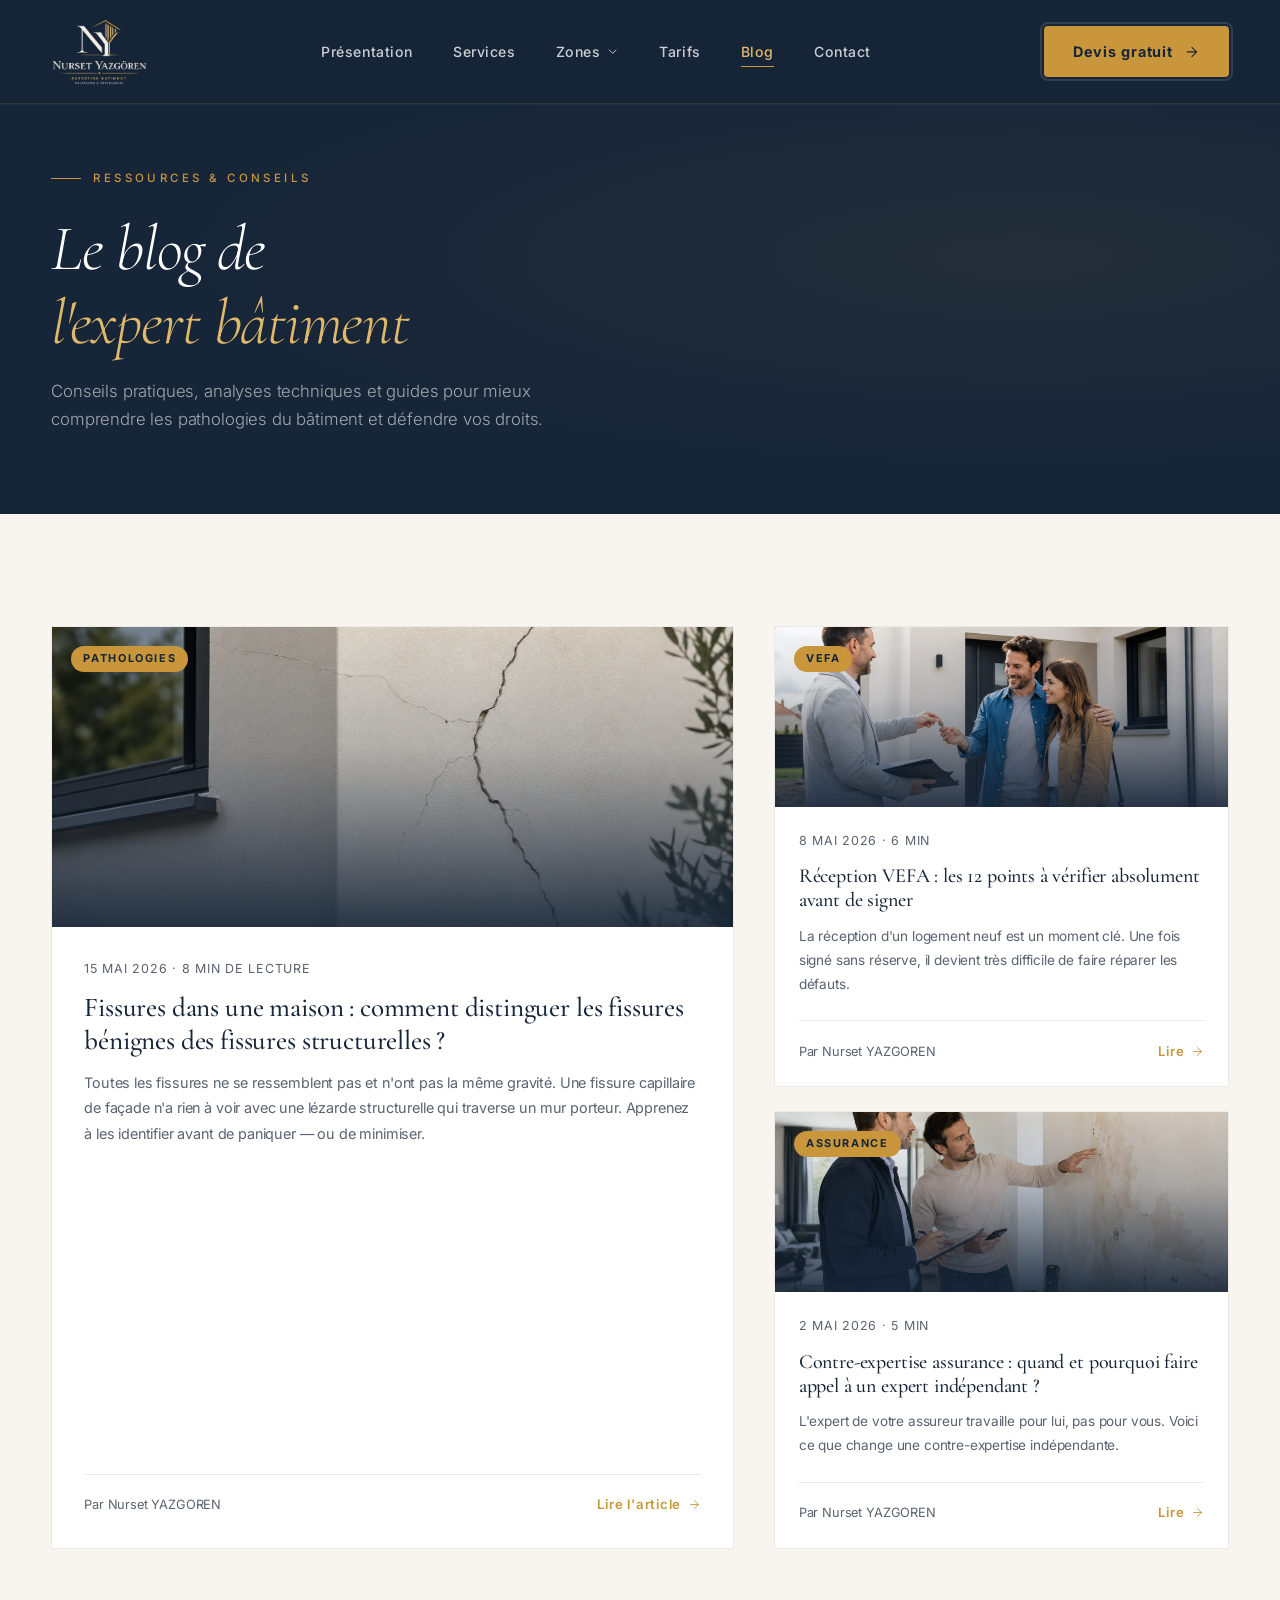
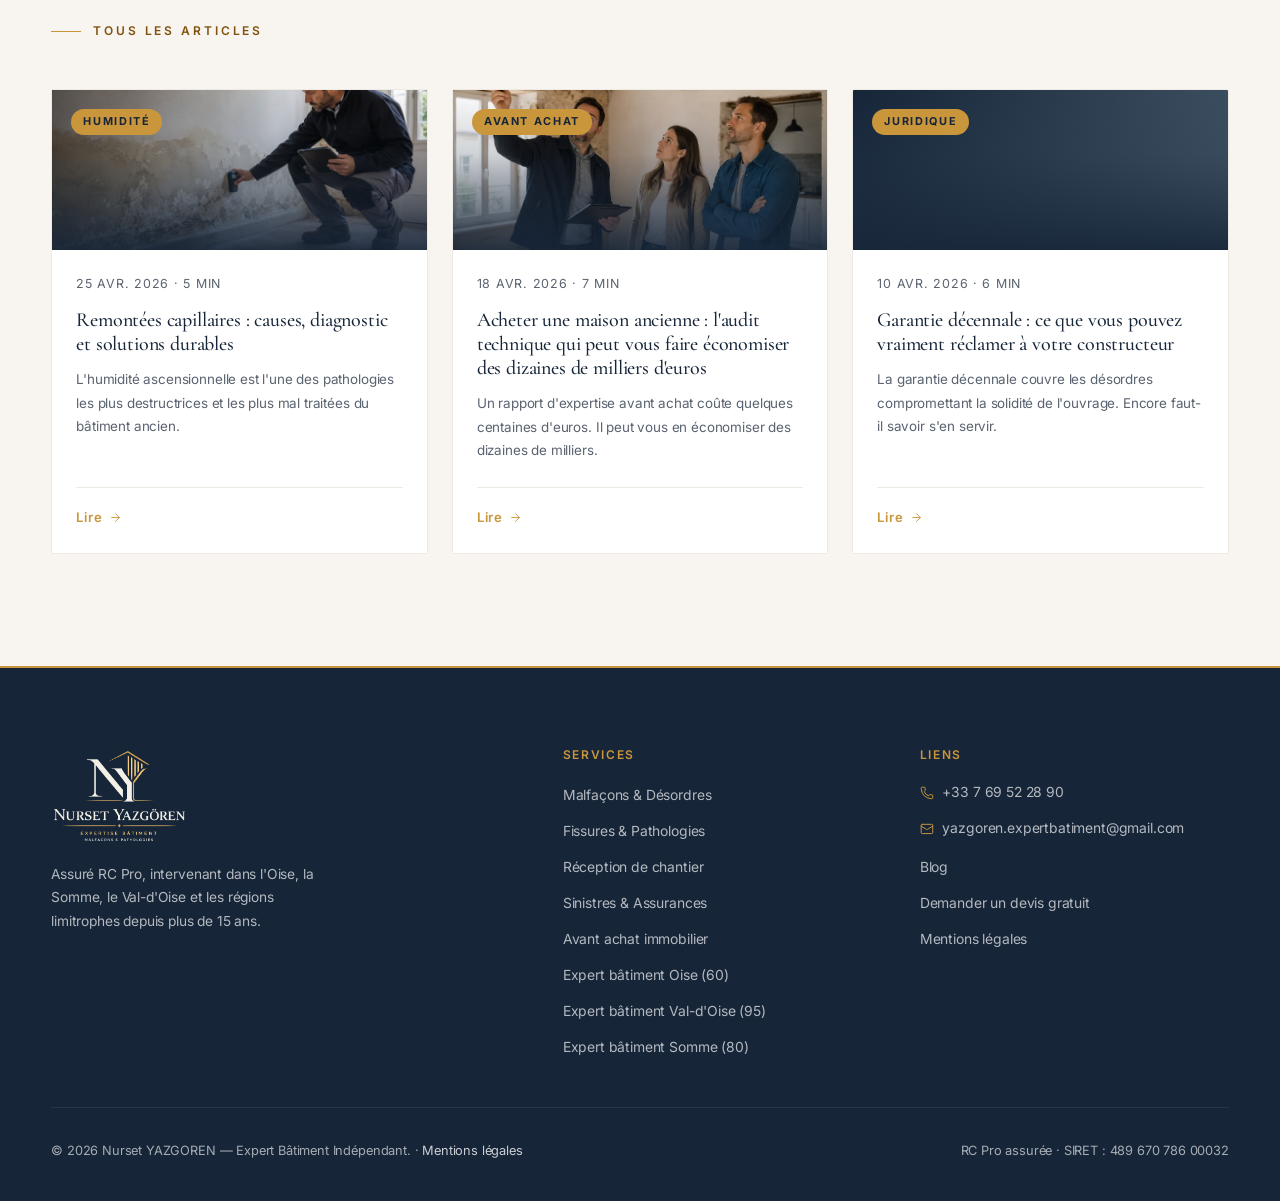
==== blog.html @ 47deb285 "Add files via upload" ====
<!DOCTYPE html>
<html lang="fr" class="no-js">
<head>
  <meta charset="UTF-8"/>
  <script>document.documentElement.classList.remove("no-js");</script>
    <link rel="icon" type="image/png" href="img/favicon.png">
<title>Blog Expertise Bâtiment — Conseils & Guides | Nurset YAZGOREN</title>
  <meta name="description" content="Conseils d'expert bâtiment, guides sur les fissures, malfaçons, VEFA et sinistres. Nurset YAZGOREN, expert indépendant dans l'Oise, le Val-d'Oise et la Somme.">
<meta name="author" content="Nurset YAZGOREN">
  <meta name="robots" content="noindex, follow">
  <link rel="canonical" href="https://www.yazgoren-expert.fr/blog.html">
  <!-- Open Graph -->
  <meta property="og:type" content="website">
  <meta property="og:title" content="Blog — Conseils Expertise Bâtiment | Nurset YAZGOREN">
  <meta property="og:description" content="Conseils d'expert bâtiment, guides sur les fissures, malfaçons, VEFA et sinistres. Nurset YAZGOREN, expert indépendant dans l'Oise, le Val-d'Oise et la Somme.">
  <meta property="og:locale" content="fr_FR">
  <meta property="og:site_name" content="Nurset YAZGOREN — Expert Bâtiment">
  <meta property="og:url" content="https://www.yazgoren-expert.fr/blog.html">
  <!-- Twitter Card -->
  <meta name="twitter:card" content="summary">
  <meta name="twitter:title" content="Blog — Conseils Expertise Bâtiment | Nurset YAZGOREN">
  <meta name="twitter:description" content="Conseils d'expert bâtiment, guides sur les fissures, malfaçons, VEFA et sinistres. Nurset YAZGOREN, expert indépendant dans l'Oise, le Val-d'Oise et la Somme.">
  <script type="application/ld+json">
    {
      "@context": "https://schema.org",
      "@type": "Blog",
      "name": "Blog — Nurset YAZGOREN Expert Bâtiment",
      "url": "https://www.yazgoren-expert.fr/blog.html",
      "author": {"@type": "Person", "name": "Nurset YAZGOREN"},
      "description": "Conseils et guides pratiques sur l'expertise bâtiment dans l'Oise, le Val-d'Oise et la Somme."
    }
  </script>
  <meta name="viewport" content="width=device-width,initial-scale=1.0"/>
  <link rel="preconnect" href="https://fonts.googleapis.com">
  <link rel="preconnect" href="https://fonts.gstatic.com" crossorigin>
  <link rel="stylesheet" href="https://fonts.googleapis.com/css2?family=Cormorant+Garamond:ital,wght@0,300;0,400;0,500;0,600;0,700;1,300;1,400;1,500;1,600&family=Inter:wght@300;400;500;600&display=swap">
  <link rel="stylesheet" href="style.css?v=5">
    <link rel="stylesheet" href="css/blog.css">
</head>
<body>
<svg xmlns="http://www.w3.org/2000/svg" width="0" height="0" style="position:absolute" aria-hidden="true" focusable="false">
  <symbol id="i-arrow-right" viewBox="0 0 24 24"><path d="M5 12h14" />
  <path d="m12 5 7 7-7 7" /></symbol>
  <symbol id="i-phone" viewBox="0 0 24 24"><path d="M13.832 16.568a1 1 0 0 0 1.213-.303l.355-.465A2 2 0 0 1 17 15h3a2 2 0 0 1 2 2v3a2 2 0 0 1-2 2A18 18 0 0 1 2 4a2 2 0 0 1 2-2h3a2 2 0 0 1 2 2v3a2 2 0 0 1-.8 1.6l-.468.351a1 1 0 0 0-.292 1.233 14 14 0 0 0 6.392 6.384" /></symbol>
  <symbol id="i-mail" viewBox="0 0 24 24"><path d="m22 7-8.991 5.727a2 2 0 0 1-2.009 0L2 7" />
  <rect x="2" y="4" width="20" height="16" rx="2" /></symbol>
  <symbol id="i-circle-check" viewBox="0 0 24 24"><circle cx="12" cy="12" r="10" />
  <path d="m16 9-5.5 5.5L8 12" /></symbol>
  <symbol id="i-circle-x" viewBox="0 0 24 24"><circle cx="12" cy="12" r="10" />
  <path d="m15 9-6 6" />
  <path d="m9 9 6 6" /></symbol>
  <symbol id="i-chevron-down" viewBox="0 0 24 24"><path d="m6 9 6 6 6-6" /></symbol>
</svg>
  <a class="skip-link" href="#main-content">Passer au contenu principal</a>
  <header>
    <div class="container navbar">
      <a href="index.html" class="logo-link" aria-label="Nurset YAZGÖREN — Accueil">
        <img src="img/log1-clair.png" alt="Nurset YAZGÖREN — Expert Bâtiment BTP" class="logo-img-real" width="509" height="327">
      </a>
      <nav aria-label="Navigation principale"><ul class="nav-links" id="navLinks">
        <li><a href="index.html#about">Présentation</a></li>
        <li><a href="index.html#services">Services</a></li>
        <li class="has-sub">
          <button type="button" class="nav-sub-toggle" aria-expanded="false" aria-controls="subZones">Zones <svg class="icon" aria-hidden="true" focusable="false"><use href="#i-chevron-down"/></svg></button>
          <ul class="nav-sub" id="subZones">
            <li><a href="expert-batiment-oise.html">Oise (60)</a></li>
            <li><a href="expert-batiment-val-d-oise.html">Val-d'Oise (95)</a></li>
            <li><a href="expert-batiment-somme.html">Somme (80)</a></li>
          </ul>
        </li>
        <li><a href="index.html#tarifs">Tarifs</a></li>
        <li><a href="blog.html" aria-current="page">Blog</a></li>
        <li><a href="contact.html">Contact</a></li>
      </ul></nav>
      <a href="contact.html" class="btn-nav desktop">Devis gratuit <svg class="icon" aria-hidden="true" focusable="false"><use href="#i-arrow-right"/></svg></a>
      <button type="button" class="menu-toggle" id="menuToggle" aria-controls="navLinks" aria-expanded="false" aria-label="Menu principal"><span></span><span></span><span></span></button>
    </div>
  </header>
  <main id="main-content" tabindex="-1">

  <section class="page-hero">
    <div class="container page-hero-inner fade-up visible">
      <div class="page-eyebrow"><div class="line"></div><span>Ressources & Conseils</span></div>
      <h1>Le blog de<br><em style="color:var(--gold-light);">l'expert bâtiment</em></h1>
      <p>Conseils pratiques, analyses techniques et guides pour mieux comprendre les pathologies du bâtiment et défendre vos droits.</p>
    </div>
  </section>

  <section class="blog-section">
    <div class="container">

      <!-- Article en vedette -->
      <div class="blog-featured fade-up">
        <a href="bientot-disponible.html" class="article-featured">
          <div class="article-img" style="background:linear-gradient(135deg, #162538 0%, #1a3040 100%);">
            <img class="article-img-photo" src="img/PATOLOGIE.webp" alt="Fissures sur la façade d'une maison" loading="lazy" decoding="async">
            <div class="article-img-overlay"></div>
            <span class="article-cat">Pathologies</span>
          </div>
          <div class="article-body">
            <div class="article-meta">15 mai 2026 · 8 min de lecture</div>
            <h2 class="article-title">Fissures dans une maison : comment distinguer les fissures bénignes des fissures structurelles ?</h2>
            <p class="article-excerpt">Toutes les fissures ne se ressemblent pas et n'ont pas la même gravité. Une fissure capillaire de façade n'a rien à voir avec une lézarde structurelle qui traverse un mur porteur. Apprenez à les identifier avant de paniquer — ou de minimiser.</p>
            <div class="article-footer">
              <span class="article-author">Par Nurset YAZGOREN</span>
              <span class="article-link">Lire l'article <svg class="icon" aria-hidden="true" focusable="false"><use href="#i-arrow-right"/></svg></span>
            </div>
          </div>
        </a>

        <div style="display:flex; flex-direction:column; gap:1.5rem;">
          <a href="bientot-disponible.html" class="article-featured">
            <div class="article-img article-img-sm article-img-vefa">
              <img class="article-img-photo" src="img/VEFA.webp" alt="Un couple reçoit les clés de sa maison neuve" loading="lazy" decoding="async">
              <div class="article-img-overlay"></div>
              <span class="article-cat">VEFA</span>
            </div>
            <div class="article-body article-body-sm">
              <div class="article-meta">8 mai 2026 · 6 min</div>
              <h2 class="article-title article-title-sm">Réception VEFA : les 12 points à vérifier absolument avant de signer</h2>
              <p class="article-excerpt" style="font-size:.85rem;">La réception d'un logement neuf est un moment clé. Une fois signé sans réserve, il devient très difficile de faire réparer les défauts.</p>
              <div class="article-footer">
                <span class="article-author">Par Nurset YAZGOREN</span>
                <span class="article-link">Lire <svg class="icon" aria-hidden="true" focusable="false"><use href="#i-arrow-right"/></svg></span>
              </div>
            </div>
          </a>

          <a href="bientot-disponible.html" class="article-featured">
            <div class="article-img article-img-sm" style="background:linear-gradient(135deg, #4A5E70 0%, #162538 100%);">
              <img class="article-img-photo" src="img/ASSURANCE.webp" alt="Un expert et un propriétaire examinent des traces d'humidité sur un mur" loading="lazy" decoding="async">
              <div class="article-img-overlay"></div>
              <span class="article-cat">Assurance</span>
            </div>
            <div class="article-body article-body-sm">
              <div class="article-meta">2 mai 2026 · 5 min</div>
              <h2 class="article-title article-title-sm">Contre-expertise assurance : quand et pourquoi faire appel à un expert indépendant ?</h2>
              <p class="article-excerpt" style="font-size:.85rem;">L'expert de votre assureur travaille pour lui, pas pour vous. Voici ce que change une contre-expertise indépendante.</p>
              <div class="article-footer">
                <span class="article-author">Par Nurset YAZGOREN</span>
                <span class="article-link">Lire <svg class="icon" aria-hidden="true" focusable="false"><use href="#i-arrow-right"/></svg></span>
              </div>
            </div>
          </a>
        </div>
      </div>

      <!-- Grille articles -->
      <div class="section-label fade-up">
        <div class="line"></div>
        <span>Tous les articles</span>
      </div>

      <div class="blog-grid fade-up" style="margin-top:2rem;">
        <a href="bientot-disponible.html" class="article-card">
          <div class="article-img" style="background:linear-gradient(135deg, #162538 0%, #162538 100%);">
            <img class="article-img-photo" src="img/HUMIDITE.webp" alt="Un expert mesure l'humidité sur un mur abîmé" loading="lazy" decoding="async">
            <div class="article-img-overlay"></div>
            <span class="article-cat">Humidité</span>
          </div>
          <div class="article-body article-body-sm">
            <div class="article-meta">25 avr. 2026 · 5 min</div>
            <h3 class="article-title article-title-sm">Remontées capillaires : causes, diagnostic et solutions durables</h3>
            <p class="article-excerpt" style="font-size:.84rem;">L'humidité ascensionnelle est l'une des pathologies les plus destructrices et les plus mal traitées du bâtiment ancien.</p>
            <div class="article-footer">
              <span class="article-link">Lire <svg class="icon" aria-hidden="true" focusable="false"><use href="#i-arrow-right"/></svg></span>
            </div>
          </div>
        </a>

        <a href="bientot-disponible.html" class="article-card">
          <div class="article-img" style="background:linear-gradient(135deg, #162538 0%, #2a4555 100%);">
            <img class="article-img-photo" src="img/AVANT-ACHAT.webp" alt="Un expert montre le plafond d'une maison ancienne à un couple d'acheteurs" loading="lazy" decoding="async">
            <div class="article-img-overlay"></div>
            <span class="article-cat">Avant achat</span>
          </div>
          <div class="article-body article-body-sm">
            <div class="article-meta">18 avr. 2026 · 7 min</div>
            <h3 class="article-title article-title-sm">Acheter une maison ancienne : l'audit technique qui peut vous faire économiser des dizaines de milliers d'euros</h3>
            <p class="article-excerpt" style="font-size:.84rem;">Un rapport d'expertise avant achat coûte quelques centaines d'euros. Il peut vous en économiser des dizaines de milliers.</p>
            <div class="article-footer">
              <span class="article-link">Lire <svg class="icon" aria-hidden="true" focusable="false"><use href="#i-arrow-right"/></svg></span>
            </div>
          </div>
        </a>

        <a href="bientot-disponible.html" class="article-card">
          <div class="article-img" style="background:linear-gradient(135deg, #162538 0%, #4A5E70 100%);">
            <div class="article-img-overlay"></div>
            <span class="article-cat">Juridique</span>
          </div>
          <div class="article-body article-body-sm">
            <div class="article-meta">10 avr. 2026 · 6 min</div>
            <h3 class="article-title article-title-sm">Garantie décennale : ce que vous pouvez vraiment réclamer à votre constructeur</h3>
            <p class="article-excerpt" style="font-size:.84rem;">La garantie décennale couvre les désordres compromettant la solidité de l'ouvrage. Encore faut-il savoir s'en servir.</p>
            <div class="article-footer">
              <span class="article-link">Lire <svg class="icon" aria-hidden="true" focusable="false"><use href="#i-arrow-right"/></svg></span>
            </div>
          </div>
        </a>
      </div>

    </div>
  </section>
  </main>
  <footer>
    <div class="container">
      <div class="footer-top">
        <div class="footer-brand"><img src="img/log1-clair.png" alt="Nurset YAZGÖREN — Expert Bâtiment BTP" class="logo-img-footer-real" width="509" height="327" loading="lazy"><p> Assuré RC Pro, intervenant dans l'Oise, la Somme, le Val-d'Oise et les régions limitrophes depuis plus de 15 ans.</p></div>
        <div class="footer-col"><h2>Services</h2><ul>
          <li><a href="index.html#services">Malfaçons & Désordres</a></li>
          <li><a href="index.html#services">Fissures & Pathologies</a></li>
          <li><a href="index.html#services">Réception de chantier</a></li>
          <li><a href="index.html#services">Sinistres & Assurances</a></li>
          <li><a href="index.html#services">Avant achat immobilier</a></li>
            <li><a href="expert-batiment-oise.html">Expert bâtiment Oise (60)</a></li>
            <li><a href="expert-batiment-val-d-oise.html">Expert bâtiment Val-d'Oise (95)</a></li>
            <li><a href="expert-batiment-somme.html">Expert bâtiment Somme (80)</a></li>
        </ul></div>
        <div class="footer-col"><h2>Liens</h2><ul>
          <li><a href="tel:+33769522890"><svg class="icon" aria-hidden="true" focusable="false"><use href="#i-phone"/></svg> +33 7 69 52 28 90</a></li>
          <li><a href="mailto:yazgoren.expertbatiment@gmail.com"><svg class="icon" aria-hidden="true" focusable="false"><use href="#i-mail"/></svg> yazgoren.expertbatiment@gmail.com</a></li>
          <li><a href="blog.html">Blog</a></li>
          <li><a href="contact.html">Demander un devis gratuit</a></li>
          <li><a href="mentions-legales.html">Mentions légales</a></li>
        </ul></div>
      </div>
      <div class="footer-bottom">
        <p>© 2026 Nurset YAZGOREN — Expert Bâtiment Indépendant. · <a href="mentions-legales.html" class="footer-legal-link">Mentions légales</a></p>
        <p>RC Pro assurée ·   SIRET : 489 670 786 00032</p>
      </div>
    </div>
  </footer>
  <script src="main.js"></script>
  <script>
    const obs=new IntersectionObserver(e=>{e.forEach(x=>{if(x.isIntersecting){x.target.classList.add('visible');obs.unobserve(x.target);}});},{threshold:.1});
    document.querySelectorAll('.fade-up').forEach(el=>obs.observe(el));
    const hdr=document.querySelector('header');
    window.addEventListener('scroll',()=>{hdr.style.background=window.scrollY>60?'rgba(22,37,56,0.99)':'rgba(22,37,56,0.97)';});
  </script>
</body>
</html>
---- style.css ----
/*
  style.css — Styles communs du site Nurset YAZGOREN Expert Bâtiment
  Utilisé par : index.html, contact.html, blog.html et mentions-legales.html.
  bientot-disponible.html conserve une feuille autonome.
*/

:root {
  --navy: #162538;
  --navy-mid: #162538;
  --navy-light: #162538;
  --gold: #C9963C;
  --gold-light: #E0B86A;
  --gold-pale: #F2EBD9;
  --stone: #F8F5F0;
  --white: #FFFFFF;
  --text: #3A3A3A;
  --text-muted: #5A6370;
  --border: #EDEAE3;
  --shadow-sm: 0 1px 3px rgba(22,37,56,0.06), 0 1px 2px rgba(22,37,56,0.04);
  --shadow-md: 0 4px 16px rgba(22,37,56,0.08), 0 2px 6px rgba(22,37,56,0.05);
  --shadow-lg: 0 20px 48px rgba(22,37,56,0.10), 0 8px 20px rgba(22,37,56,0.06);
  --shadow-gold: 0 8px 32px rgba(201,150,60,0.18);
  --radius: 2px;
  --radius-md: 4px;
  --letter-wide: 0.12em;
  --letter-wider: 0.22em;
}

*, *::before, *::after { margin: 0; padding: 0; box-sizing: border-box; }
html { scroll-behavior: smooth; }
body { font-family: 'Inter', sans-serif; background: var(--stone); color: var(--text); line-height: 1.65; overflow-x: hidden; -webkit-font-smoothing: antialiased; letter-spacing: -0.01em; }
h1,h2,h3,h4 { font-family: 'Cormorant Garamond', serif; line-height: 1.15; }
img { display: block; width: 100%; }
a { transition: color .2s ease; }

.skip-link {
  position: fixed;
  top: .75rem;
  left: .75rem;
  z-index: 2000;
  padding: .75rem 1rem;
  transform: translateY(-180%);
  background: var(--white);
  color: var(--navy);
  font-weight: 700;
}
.skip-link:focus { transform: translateY(0); }
.visually-hidden {
  position: absolute;
  width: 1px;
  height: 1px;
  padding: 0;
  margin: -1px;
  overflow: hidden;
  clip: rect(0, 0, 0, 0);
  white-space: nowrap;
  border: 0;
}
a:focus-visible, button:focus-visible, input:focus-visible, select:focus-visible, textarea:focus-visible {
  outline: 3px solid var(--gold-light);
  outline-offset: 3px;
}

.container { width: min(1180px, 92%); margin: auto; }
section { padding: 7rem 0; }

.section-label { display: inline-flex; align-items: center; gap: .75rem; margin-bottom: 1rem; }
.section-label .line { width: 30px; height: 1px; background: var(--gold); }
.section-label span { font-size: .75rem; letter-spacing: .24em; color: #80520E; text-transform: uppercase; font-weight: 600; }

.fade-up { opacity: 0; transform: translateY(28px); transition: opacity .7s ease, transform .7s ease; }
.fade-up.visible { opacity: 1; transform: translateY(0); }

/* ─── HEADER / NAV ─── */
header { position:fixed; top:0; left:0; width:100%; z-index:1000; overflow:visible; background:rgba(22,37,56,0.97); backdrop-filter:blur(16px); border-bottom:1px solid rgba(201,150,60,0.15); box-shadow:0 1px 0 rgba(255,255,255,0.04); transition:all .3s ease; }
.navbar { display:flex; justify-content:space-between; align-items:center; padding:1.1rem 0; position:relative; }
.logo-link { text-decoration:none; display:flex; align-items:center; }
.logo-svg { height:52px; width:auto; }
.logo-svg-footer { height:64px; width:auto; margin-bottom:1rem; }
.nav-links { display:flex; gap:2.5rem; list-style:none; }
.nav-links a { text-decoration:none; color:rgba(255,255,255,0.78); font-size:.88rem; font-weight:500; letter-spacing:.04em; transition:color .25s; }
.nav-links a:hover { color:var(--gold-light); }
.btn-nav { display:inline-flex; align-items:center; gap:.5rem; padding:.85rem 1.8rem; background:var(--gold); color:var(--navy); font-family:'Inter',sans-serif; font-size:.9rem; font-weight:700; border:none; border-radius:6px; cursor:pointer; text-decoration:none; letter-spacing:.06em; transition:all .25s ease; outline:2px solid rgba(255,255,255,0.12); outline-offset:2px; }
.btn-nav:hover { background:var(--gold-light); transform:translateY(-1px); box-shadow:0 6px 20px rgba(201,150,60,.35); }
.menu-toggle { display:none; background:none; border:none; cursor:pointer; flex-direction:column; gap:5px; padding:4px; z-index:1001; }
.menu-toggle span { display:block; width:26px; height:2px; background:var(--white); transition:all .3s ease; border-radius:2px; }

/* ─── FOOTER ─── */
footer { background:var(--navy); padding:5rem 0 2.5rem; border-top:2px solid var(--gold); }
.footer-top { display:grid; grid-template-columns:1.5fr 1fr 1fr; gap:3rem; margin-bottom:3rem; }
.footer-brand p { margin-top:1rem; font-size:.86rem; color:rgba(255,255,255,0.68); max-width:280px; line-height:1.7; }
.footer-col h2 { font-family:'Inter',sans-serif; font-size:.75rem; font-weight:600; color:var(--gold); text-transform:uppercase; letter-spacing:.14em; margin-bottom:1.2rem; }
.footer-col ul { list-style:none; display:flex; flex-direction:column; gap:.6rem; }
.footer-col ul a { font-size:.87rem; color:rgba(255,255,255,0.68); text-decoration:none; transition:color .2s; }
.footer-col ul a:hover { color:rgba(255,255,255,0.9); }
.footer-bottom { padding-top:2rem; border-top:1px solid rgba(255,255,255,.08); display:flex; justify-content:space-between; align-items:center; }
.footer-bottom p { font-size:.8rem; color:rgba(255,255,255,.62); }
.contact-areas .section-label span { color:var(--gold-light); }

@media(max-width:860px){ .footer-top{grid-template-columns:1fr;} .footer-bottom{flex-direction:column;gap:.5rem;text-align:center;} }
@media(max-width:900px){
  .nav-links{display:none;flex-direction:column;position:absolute;top:100%;left:0;width:100%;background:var(--navy);padding:1.5rem 2rem;gap:0;border-top:1px solid rgba(201,150,60,.2);box-shadow:0 8px 24px rgba(0,0,0,.2);z-index:999;}
  .nav-links.open{display:flex;}
  .nav-links li{border-bottom:1px solid rgba(255,255,255,.06);}
  .nav-links li:last-child{border-bottom:none;}
  .nav-links a{display:block;padding:.9rem 0;font-size:.95rem;color:rgba(255,255,255,.85);}
  .menu-toggle{display:flex !important;}
  .btn-nav.desktop{display:none !important;}
}

/* ─── PAGE HERO (structure commune ; hauteur/typo restent par page) ─── */
.page-hero-inner { position:relative; z-index:1; }
.page-eyebrow { display:inline-flex; align-items:center; gap:.75rem; margin-bottom:1.5rem; }
.page-eyebrow .line { width:30px; height:1px; background:var(--gold); }
.page-eyebrow span { font-size:.72rem; letter-spacing:.3em; color:var(--gold); text-transform:uppercase; font-weight:500; }

/* ─── LOGO ─── */
.logo-img-real { height: 56px; width: auto; display: block; object-fit: contain; }
.footer-logo-crop { width:220px; height:140px; overflow:hidden; margin-bottom:1rem; }
.logo-img-footer-real { width:283px; height:auto; display:block; object-fit:contain; margin-left:-33px; margin-top:-66px; }

@media(max-width:640px){
  .logo-img-real { height:48px; }
  .footer-logo-crop { width:190px; height:121px; }
  .logo-img-footer-real { width:245px; margin-left:-29px; margin-top:-57px; }
}

@media (prefers-reduced-motion: reduce) {
  html { scroll-behavior: auto; }
  *, *::before, *::after { animation-duration: .01ms !important; animation-iteration-count: 1 !important; transition-duration: .01ms !important; }
  .fade-up { opacity: 1; transform: none; }
}

/* ═══════════════════════════════════════════════════════════
   DESIGN POLISH v2 (partagé) — icônes SVG, marque, navigation
   ═══════════════════════════════════════════════════════════ */
.no-js .fade-up { opacity: 1; transform: none; }

/* Icônes (sprite SVG inline, trait 1.7) */
.icon { width: 1.15em; height: 1.15em; fill: none; stroke: currentColor; stroke-width: 1.7; stroke-linecap: round; stroke-linejoin: round; flex: none; }
.btn-nav { border-radius: var(--radius-md); gap: .7rem; }
.btn-nav .icon { width: 1.1em; height: 1.1em; transition: transform .25s ease; }
.btn-nav:hover .icon { transform: translateX(3px); }
.footer-col ul a { display: inline-flex; align-items: center; gap: .55rem; }
.footer-col ul a .icon { width: 1em; height: 1em; color: var(--gold); }
.footer-legal-link { color: rgba(255,255,255,0.78); text-decoration: none; }
.footer-legal-link:hover { color: var(--white); }

/* Logo : version claire (img/log1-clair.png) pour fonds sombres, recadrée sans marges transparentes */
.logo-img-real { height: 68px; width: auto; display: block; }
.logo-img-footer-real { height: 96px; width: auto; max-width: 100%; margin: 0 0 1.2rem; display: block; }
@media (max-width: 600px) {
  .logo-img-real { height: 54px; }
  .logo-img-footer-real { height: 80px; }
}

/* Navigation : soulignement doré + page courante */
.nav-links a { position: relative; }
.nav-links a::after { content: ''; position: absolute; left: 0; bottom: -7px; width: 100%; height: 1px; background: var(--gold); transform: scaleX(0); transform-origin: left; transition: transform .3s ease; }
.nav-links a:hover::after, .nav-links a:focus-visible::after, .nav-links a[aria-current="page"]::after { transform: scaleX(1); }
.nav-links a[aria-current="page"] { color: var(--gold-light); }
@media (max-width: 900px) { .nav-links a::after { display: none; } }

/* Pages Contact / Blog */
.cd-icon { color: var(--gold-light); }
.cd-icon .icon { width: 20px; height: 20px; }
.urgence-title { display: inline-flex; align-items: center; gap: .5rem; }
.btn-submit .icon { width: 1.1em; height: 1.1em; }
.contact-areas-link a, .article-link { display: inline-flex; align-items: center; gap: .4rem; }
.contact-areas-link a .icon, .article-link .icon { width: 1em; height: 1em; transition: transform .25s ease; }
.contact-areas-link a:hover .icon, a:hover .article-link .icon, .article-link:hover .icon { transform: translateX(3px); }
#formFeedback, #newsletterFeedback { align-items: center; gap: .5rem; }

/* ═══════════════════════════════════════════════════════════
   MENU : sous-menu « Zones » (Oise / Val-d'Oise / Somme)
   ═══════════════════════════════════════════════════════════ */
.has-sub { position: relative; }
.has-sub::after { content: ''; position: absolute; left: 0; right: 0; top: 100%; height: 22px; }   /* pont pour garder le survol */
.nav-sub-toggle { background: none; border: 0; cursor: pointer; font: inherit; color: rgba(255,255,255,0.78); font-size: .88rem; font-weight: 500; letter-spacing: .04em; display: inline-flex; align-items: center; gap: .35rem; padding: 0; transition: color .25s; }
.nav-sub-toggle:hover, .has-sub:hover .nav-sub-toggle, .has-sub.open .nav-sub-toggle, .has-sub.current .nav-sub-toggle { color: var(--gold-light); }
.nav-sub-toggle .icon { width: .95em; height: .95em; transition: transform .25s ease; }
.has-sub:hover .nav-sub-toggle .icon, .has-sub.open .nav-sub-toggle .icon { transform: rotate(180deg); }
.nav-sub { list-style: none; position: absolute; top: calc(100% + 18px); left: 50%; transform: translateX(-50%) translateY(6px); min-width: 220px; background: var(--navy); border: 1px solid rgba(201,150,60,0.25); border-top: 2px solid var(--gold); padding: .5rem 0; box-shadow: 0 14px 34px rgba(0,0,0,0.35); opacity: 0; visibility: hidden; transition: opacity .2s ease, transform .2s ease, visibility .2s; z-index: 1000; }
.has-sub:hover .nav-sub, .has-sub.open .nav-sub { opacity: 1; visibility: visible; transform: translateX(-50%) translateY(0); }
.nav-sub li { border: 0 !important; }
.nav-sub a { display: block; padding: .7rem 1.4rem; white-space: nowrap; }
.nav-sub a::after { display: none !important; }
.nav-sub a:hover { background: rgba(255,255,255,0.05); }
.nav-sub a[aria-current="page"] { color: var(--gold-light); }
@media (max-width: 900px) {
  .nav-sub-toggle { width: 100%; justify-content: space-between; padding: .9rem 0; font-size: .95rem; color: rgba(255,255,255,0.85); }
  .nav-sub { position: static; transform: none !important; opacity: 1; visibility: visible; display: none; min-width: 0; border: 0; box-shadow: none; padding: 0 0 .6rem 1rem; background: transparent; }
  .has-sub.open .nav-sub { display: block; }
  .has-sub:hover .nav-sub { display: none; }
  .has-sub.open:hover .nav-sub { display: block; }
  .nav-sub a { padding: .65rem 0; font-size: .9rem; color: rgba(255,255,255,0.72); }
  .has-sub::after { display: none; }
}
---- css/blog.css ----
.blog-section { background:var(--stone); }

    .blog-featured { display:grid; grid-template-columns:1.5fr 1fr; gap:2.5rem; margin-bottom:4rem; }

    .article-featured { background:var(--white); border-radius:2px; overflow:hidden; border:1px solid var(--border); transition:box-shadow .3s; text-decoration:none; color:inherit; display:flex; flex-direction:column; }
    .article-featured:hover { box-shadow:var(--shadow-lg); }

    .article-img { height:300px; background:var(--navy); position:relative; overflow:hidden; }
    .article-img-sm { height:180px; }
    .article-img-photo { position:absolute; inset:0; width:100%; height:100%; object-fit:cover; object-position:center 56%; }
    .article-img-overlay {
      position:absolute; inset:0;
      z-index:1;
      background:linear-gradient(to top, rgba(22,37,56,0.9) 0%, rgba(22,37,56,0.2) 60%, transparent 100%);
    }

    .article-cat {
      position:absolute; top:1.2rem; left:1.2rem; z-index:2;
      background:var(--gold); color:var(--navy);
      font-size:.68rem; font-weight:700; letter-spacing:.15em;
      text-transform:uppercase; padding:4px 12px; border-radius:20px;
    }

    .article-body { padding:2rem; flex:1; display:flex; flex-direction:column; }
    .article-body-sm { padding:1.5rem; }

    .article-meta { font-size:.78rem; color:var(--text-muted); letter-spacing:.06em; margin-bottom:.8rem; text-transform:uppercase; }

    .article-title { font-family:'Cormorant Garamond',serif; font-size:1.7rem; color:var(--navy); font-weight:500; line-height:1.2; margin-bottom:.8rem; }
    .article-title-sm { font-size:1.25rem; }

    .article-excerpt { font-size:.9rem; color:var(--text-muted); line-height:1.75; flex:1; }

    .article-footer { display:flex; justify-content:space-between; align-items:center; margin-top:1.5rem; padding-top:1.2rem; border-top:1px solid var(--border); }
    .article-author { font-size:.8rem; color:var(--text-muted); }
    .article-link { font-size:.82rem; color:var(--gold); font-weight:600; letter-spacing:.06em; }

    .blog-grid { display:grid; grid-template-columns:repeat(3,1fr); gap:1.5rem; }

    .article-card { background:var(--white); border-radius:2px; overflow:hidden; border:1px solid var(--border); transition:box-shadow .3s, transform .3s; text-decoration:none; color:inherit; display:flex; flex-direction:column; }
    .article-card:hover { box-shadow:var(--shadow-md); transform:translateY(-3px); }

    .article-card .article-img { height:160px; }

    .newsletter-box {
      margin-top:4rem; padding:3.5rem;
      background:var(--navy); border-radius:2px;
      display:flex; justify-content:space-between; align-items:center; gap:3rem;
      border-top:2px solid var(--gold);
    }
    .newsletter-box h3 { font-family:'Cormorant Garamond',serif; font-size:2rem; color:var(--white); font-weight:400; }
    .newsletter-box p { color:rgba(255,255,255,.6); font-size:.9rem; margin-top:.5rem; }
    .newsletter-form { display:flex; gap:.8rem; flex-shrink:0; }
    .newsletter-form input { padding:.85rem 1.2rem; border:1px solid rgba(255,255,255,.15); border-radius:2px; background:rgba(255,255,255,.07); color:var(--white); font-family:'Inter',sans-serif; font-size:.9rem; width:260px; outline:none; transition:border-color .25s; }
    .newsletter-form input:focus { border-color:var(--gold); }
    .newsletter-form input::placeholder { color:rgba(255,255,255,.35); }
    .newsletter-form button { padding:.85rem 1.5rem; background:var(--gold); color:var(--navy); border:none; border-radius:2px; font-weight:600; font-size:.88rem; cursor:pointer; letter-spacing:.06em; transition:all .25s; white-space:nowrap; }
    .newsletter-form button:hover { background:var(--gold-light); }
    .newsletter-form button:disabled { opacity:.7; cursor:not-allowed; }

    .page-hero { padding:10rem 0 5rem; background:var(--navy); position:relative; overflow:hidden; }
    .page-hero::before { content:''; position:absolute; inset:0; background:radial-gradient(ellipse at 80% 50%, rgba(201,150,60,0.07) 0%, transparent 60%); }
    .page-hero h1 { font-size:clamp(2.8rem,5vw,5rem); color:var(--white); font-weight:300; font-style:italic; letter-spacing:-.02em; }
    .page-hero p { color:rgba(255,255,255,0.6); font-size:1.05rem; max-width:500px; margin-top:1.2rem; font-weight:300; }

    @media(max-width:1024px){ .blog-grid{grid-template-columns:repeat(2,1fr);} }
    @media(max-width:860px){ .blog-featured{grid-template-columns:1fr;} .newsletter-box{flex-direction:column; align-items:flex-start;} .newsletter-form{flex-direction:column; width:100%;} .newsletter-form input{width:100%;} }
    @media(max-width:640px){ .blog-grid{grid-template-columns:1fr;} }
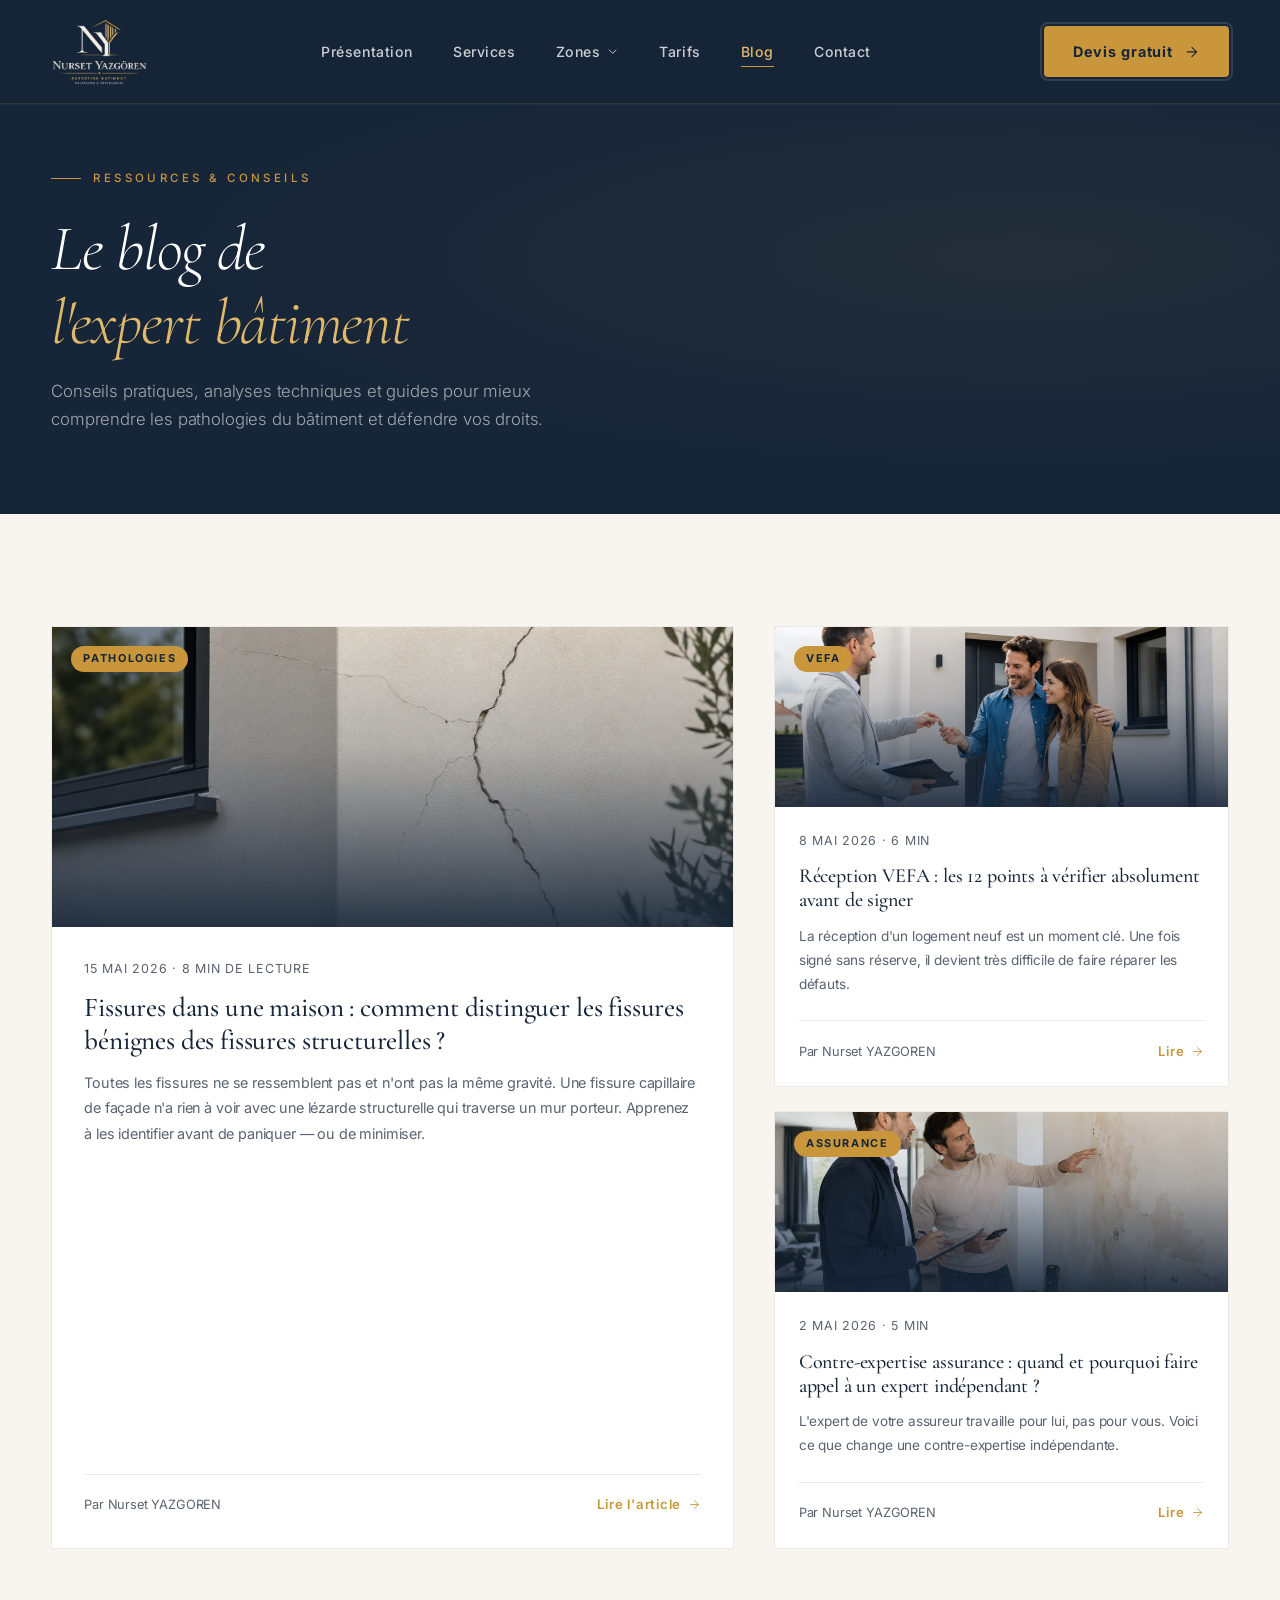
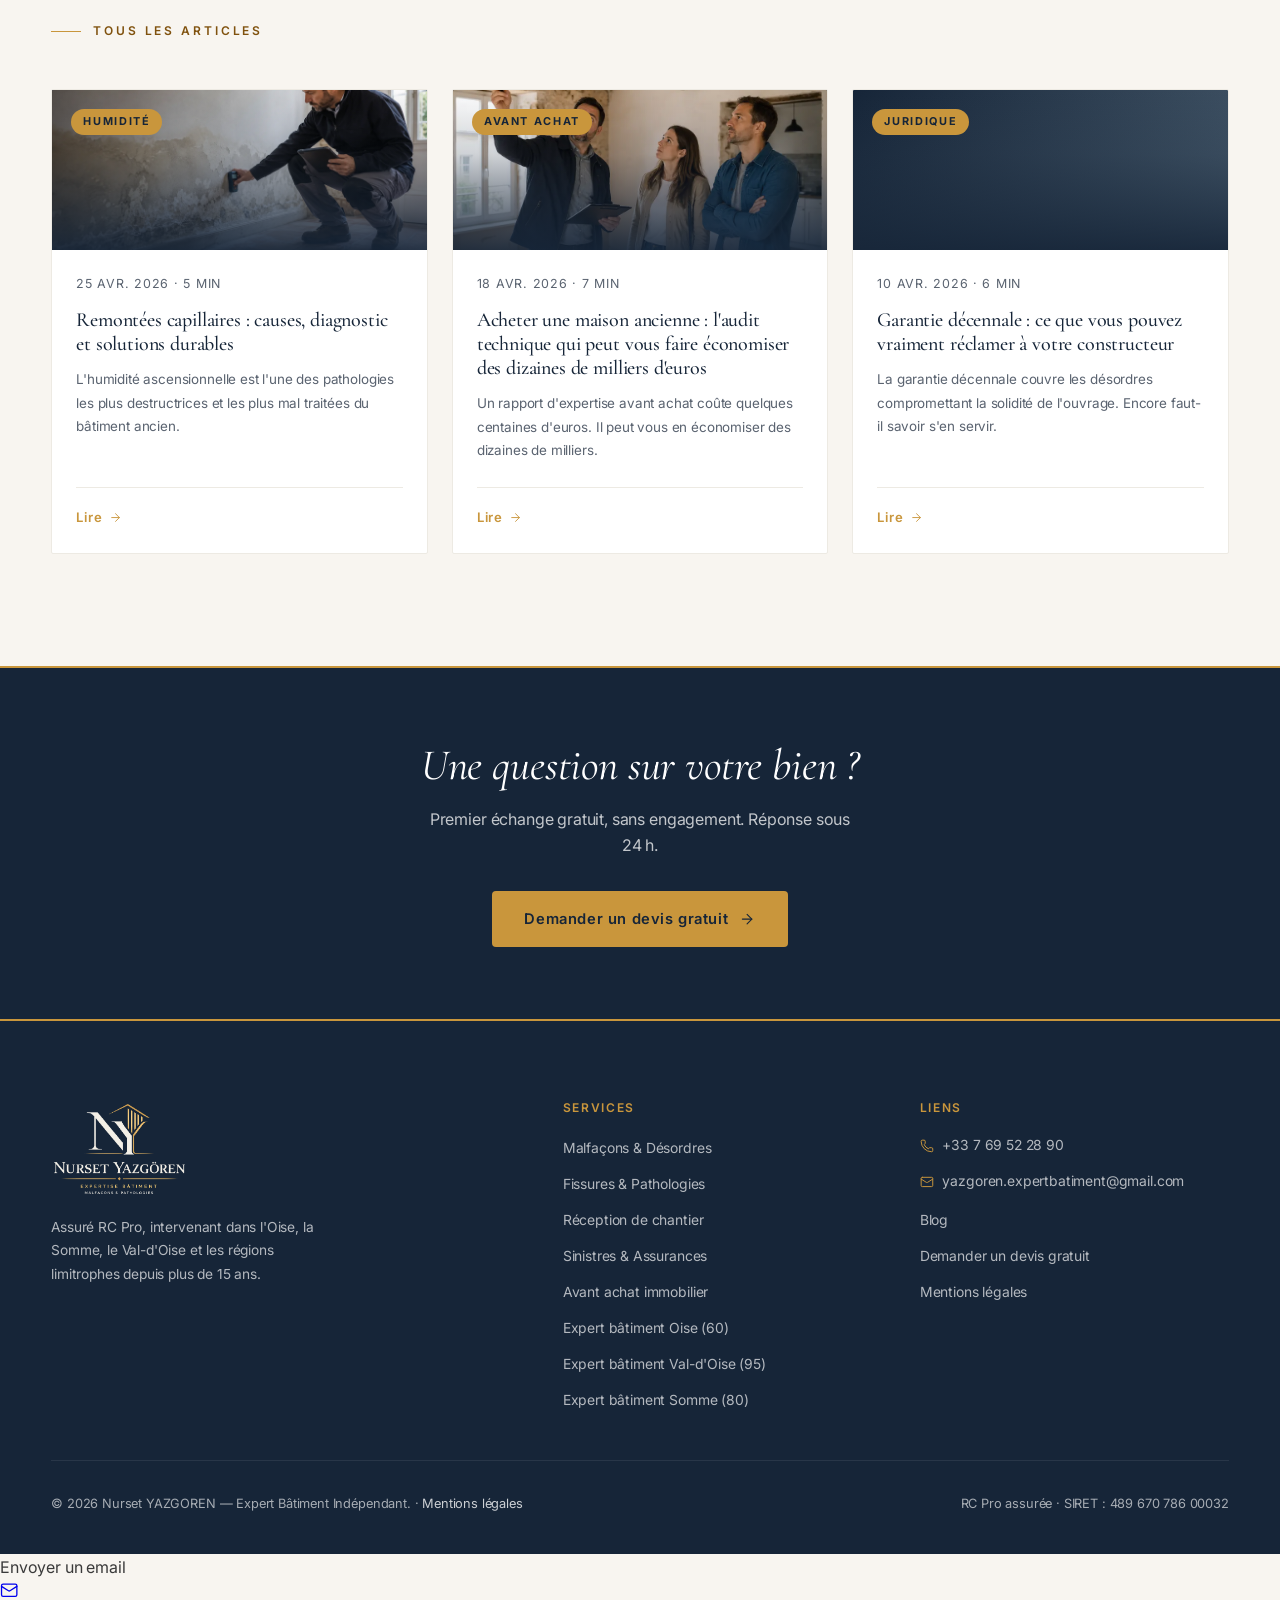
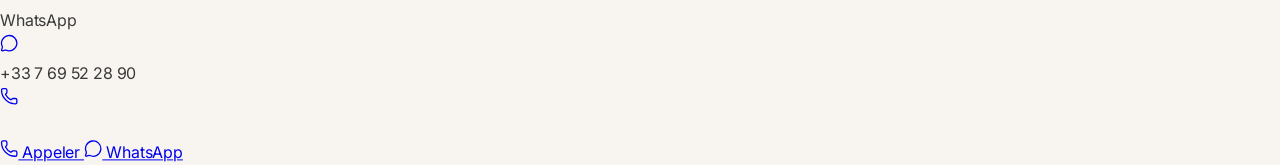
==== commit d9dc9ca9: "Add files via upload" ====
--- a/blog.html
+++ b/blog.html
@@ -36,6 +36,16 @@
   <link rel="stylesheet" href="https://fonts.googleapis.com/css2?family=Cormorant+Garamond:ital,wght@0,300;0,400;0,500;0,600;0,700;1,300;1,400;1,500;1,600&family=Inter:wght@300;400;500;600&display=swap">
   <link rel="stylesheet" href="style.css?v=5">
     <link rel="stylesheet" href="css/blog.css">
+  <link rel="stylesheet" href="css/fab.css">
+  <style>
+    .blog-cta { background: var(--navy); border-top: 2px solid var(--gold); padding: 4.5rem 0; text-align: center; }
+    .blog-cta h2 { color: var(--white); font-weight: 400; font-style: italic; font-size: clamp(1.9rem, 3.4vw, 2.8rem); margin: 0 auto 1rem; max-width: 24ch; text-wrap: balance; }
+    .blog-cta p { color: rgba(255,255,255,0.74); margin: 0 auto 2rem; max-width: 460px; }
+    .blog-cta-btn { display: inline-flex; align-items: center; gap: .7rem; padding: 1rem 2rem; background: var(--gold); color: var(--navy); font-weight: 600; font-size: .92rem; letter-spacing: .04em; text-decoration: none; border-radius: var(--radius-md); transition: background .25s ease, transform .25s ease; }
+    .blog-cta-btn:hover, .blog-cta-btn:focus-visible { background: var(--gold-light); transform: translateY(-2px); }
+    .blog-cta-btn .icon { width: 1.1em; height: 1.1em; transition: transform .25s ease; }
+    .blog-cta-btn:hover .icon { transform: translateX(3px); }
+  </style>
 </head>
 <body>
 <svg xmlns="http://www.w3.org/2000/svg" width="0" height="0" style="position:absolute" aria-hidden="true" focusable="false">
@@ -50,6 +60,7 @@
   <path d="m15 9-6 6" />
   <path d="m9 9 6 6" /></symbol>
   <symbol id="i-chevron-down" viewBox="0 0 24 24"><path d="m6 9 6 6 6-6" /></symbol>
+  <symbol id="i-message-circle" viewBox="0 0 24 24"><path d="M2.992 16.342a2 2 0 0 1 .094 1.167l-1.065 3.29a1 1 0 0 0 1.236 1.168l3.413-.998a2 2 0 0 1 1.099.092 10 10 0 1 0-4.777-4.719" /></symbol>
 </svg>
   <a class="skip-link" href="#main-content">Passer au contenu principal</a>
   <header>
@@ -200,6 +211,14 @@
         </a>
       </div>
 
+    </div>
+  </section>
+
+  <section class="blog-cta">
+    <div class="container">
+      <h2>Une question sur votre bien&nbsp;?</h2>
+      <p>Premier échange gratuit, sans engagement. Réponse sous 24&nbsp;h.</p>
+      <a href="contact.html" class="blog-cta-btn">Demander un devis gratuit <svg class="icon" aria-hidden="true" focusable="false"><use href="#i-arrow-right"/></svg></a>
     </div>
   </section>
   </main>
@@ -231,6 +250,44 @@
       </div>
     </div>
   </footer>
+
+  <!-- ─── FAB STICKY DESKTOP ─── -->
+  <div class="fab-container" id="fabContainer">
+    <!-- Email -->
+    <div class="fab-item" style="transition-delay: 0.1s">
+      <div class="fab-tooltip" aria-hidden="true">Envoyer un email</div>
+      <a href="mailto:yazgoren.expertbatiment@gmail.com" class="fab-tertiary" id="fabEmail" aria-label="Envoyer un email">
+        <svg class="icon" aria-hidden="true" focusable="false"><use href="#i-mail"/></svg>
+      </a>
+    </div>
+    <!-- WhatsApp -->
+    <div class="fab-item">
+      <div class="fab-tooltip" aria-hidden="true">WhatsApp</div>
+      <a href="https://wa.me/33769522890?text=Bonjour%2C%20je%20souhaite%20une%20expertise%20b%C3%A2timent." class="fab-secondary" id="fabWhatsapp" target="_blank" rel="noopener noreferrer" aria-label="WhatsApp">
+        <svg class="icon" aria-hidden="true" focusable="false"><use href="#i-message-circle"/></svg>
+      </a>
+    </div>
+    <!-- Téléphone — bouton principal -->
+    <div class="fab-item">
+      <div class="fab-tooltip" aria-hidden="true">+33 7 69 52 28 90</div>
+      <a href="tel:+33769522890" class="fab-main" aria-label="Appeler Nurset YAZGOREN">
+        <svg class="icon" aria-hidden="true" focusable="false"><use href="#i-phone"/></svg>
+      </a>
+    </div>
+  </div>
+
+  <!-- ─── BARRE MOBILE STICKY ─── -->
+  <div class="fab-mobile-bar" id="fabMobileBar">
+    <a href="tel:+33769522890" class="fab-mobile-call">
+      
+      <svg class="icon" aria-hidden="true" focusable="false"><use href="#i-phone"/></svg> Appeler
+    </a>
+    <a href="https://wa.me/33769522890?text=Bonjour%2C%20je%20souhaite%20une%20expertise%20b%C3%A2timent." class="fab-mobile-whatsapp" target="_blank" rel="noopener noreferrer">
+      
+      <svg class="icon" aria-hidden="true" focusable="false"><use href="#i-message-circle"/></svg> WhatsApp
+    </a>
+  </div>
+
   <script src="main.js"></script>
   <script>
     const obs=new IntersectionObserver(e=>{e.forEach(x=>{if(x.isIntersecting){x.target.classList.add('visible');obs.unobserve(x.target);}});},{threshold:.1});
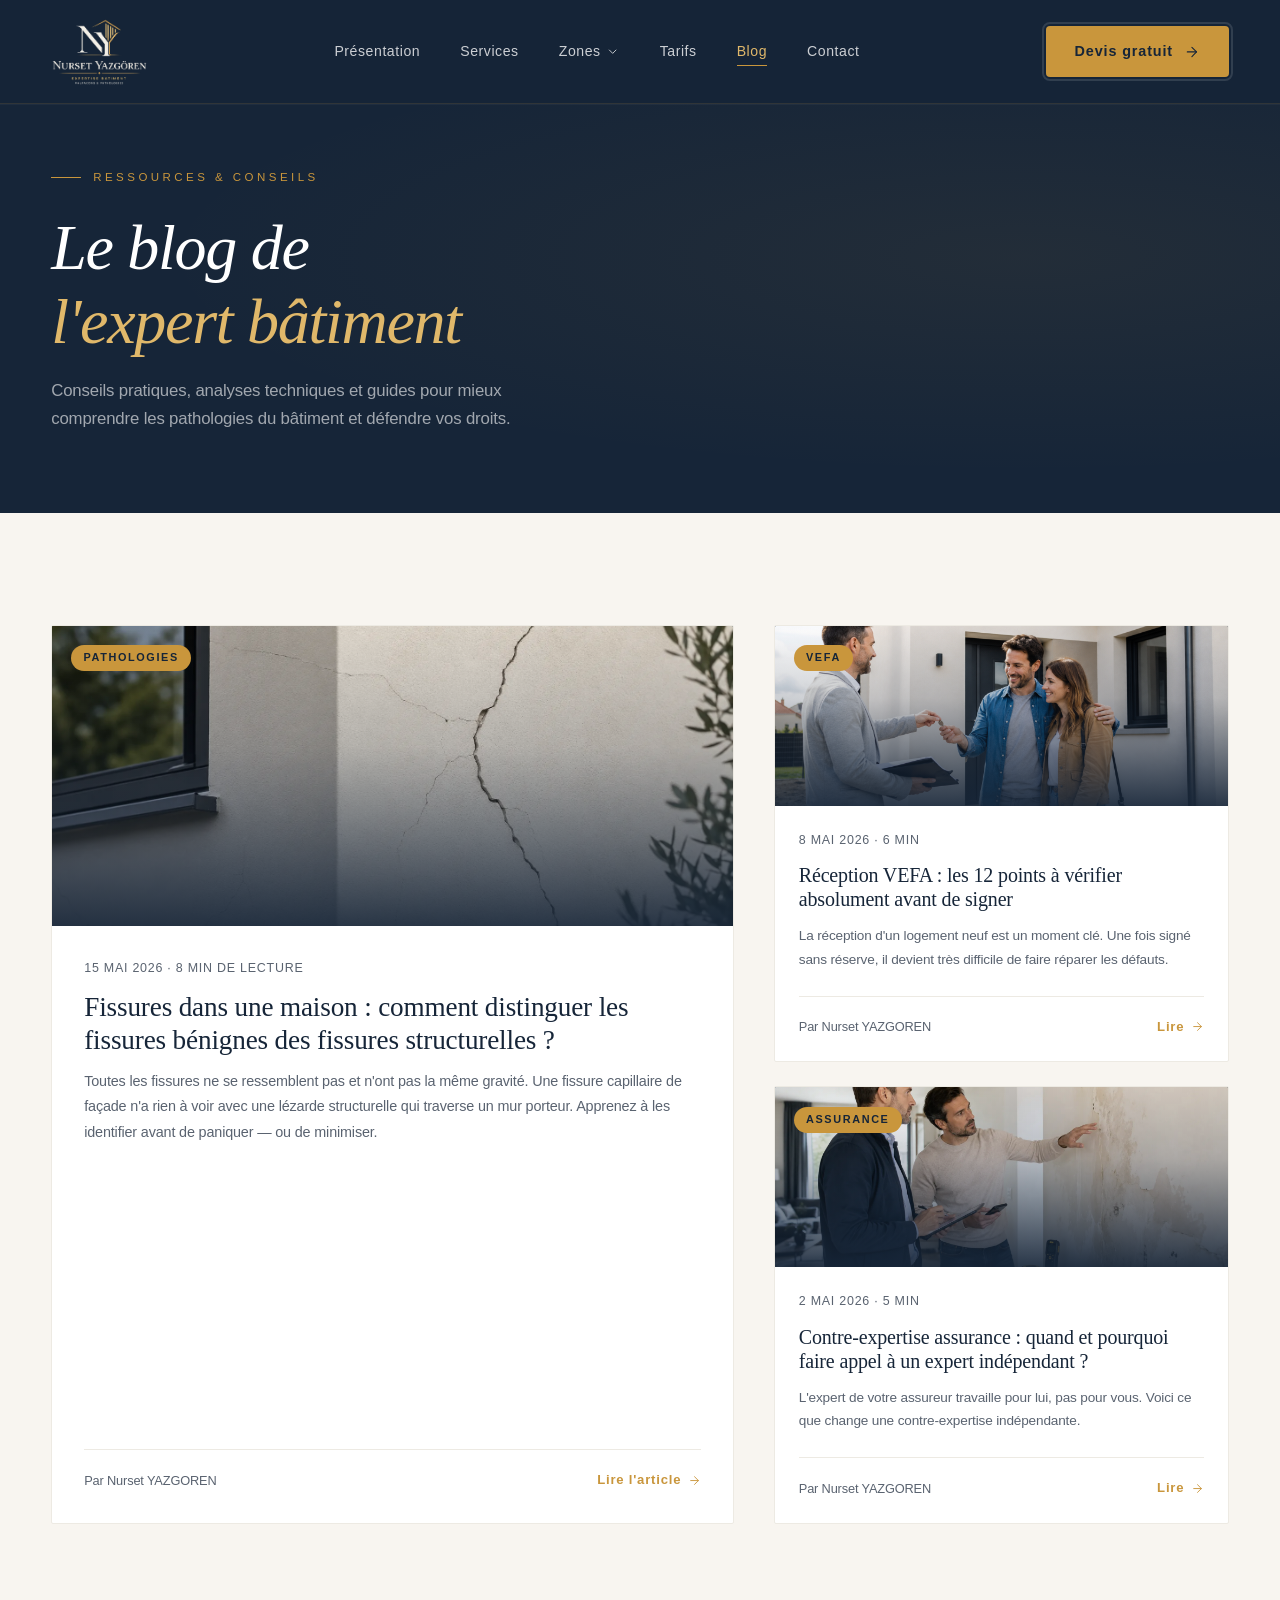
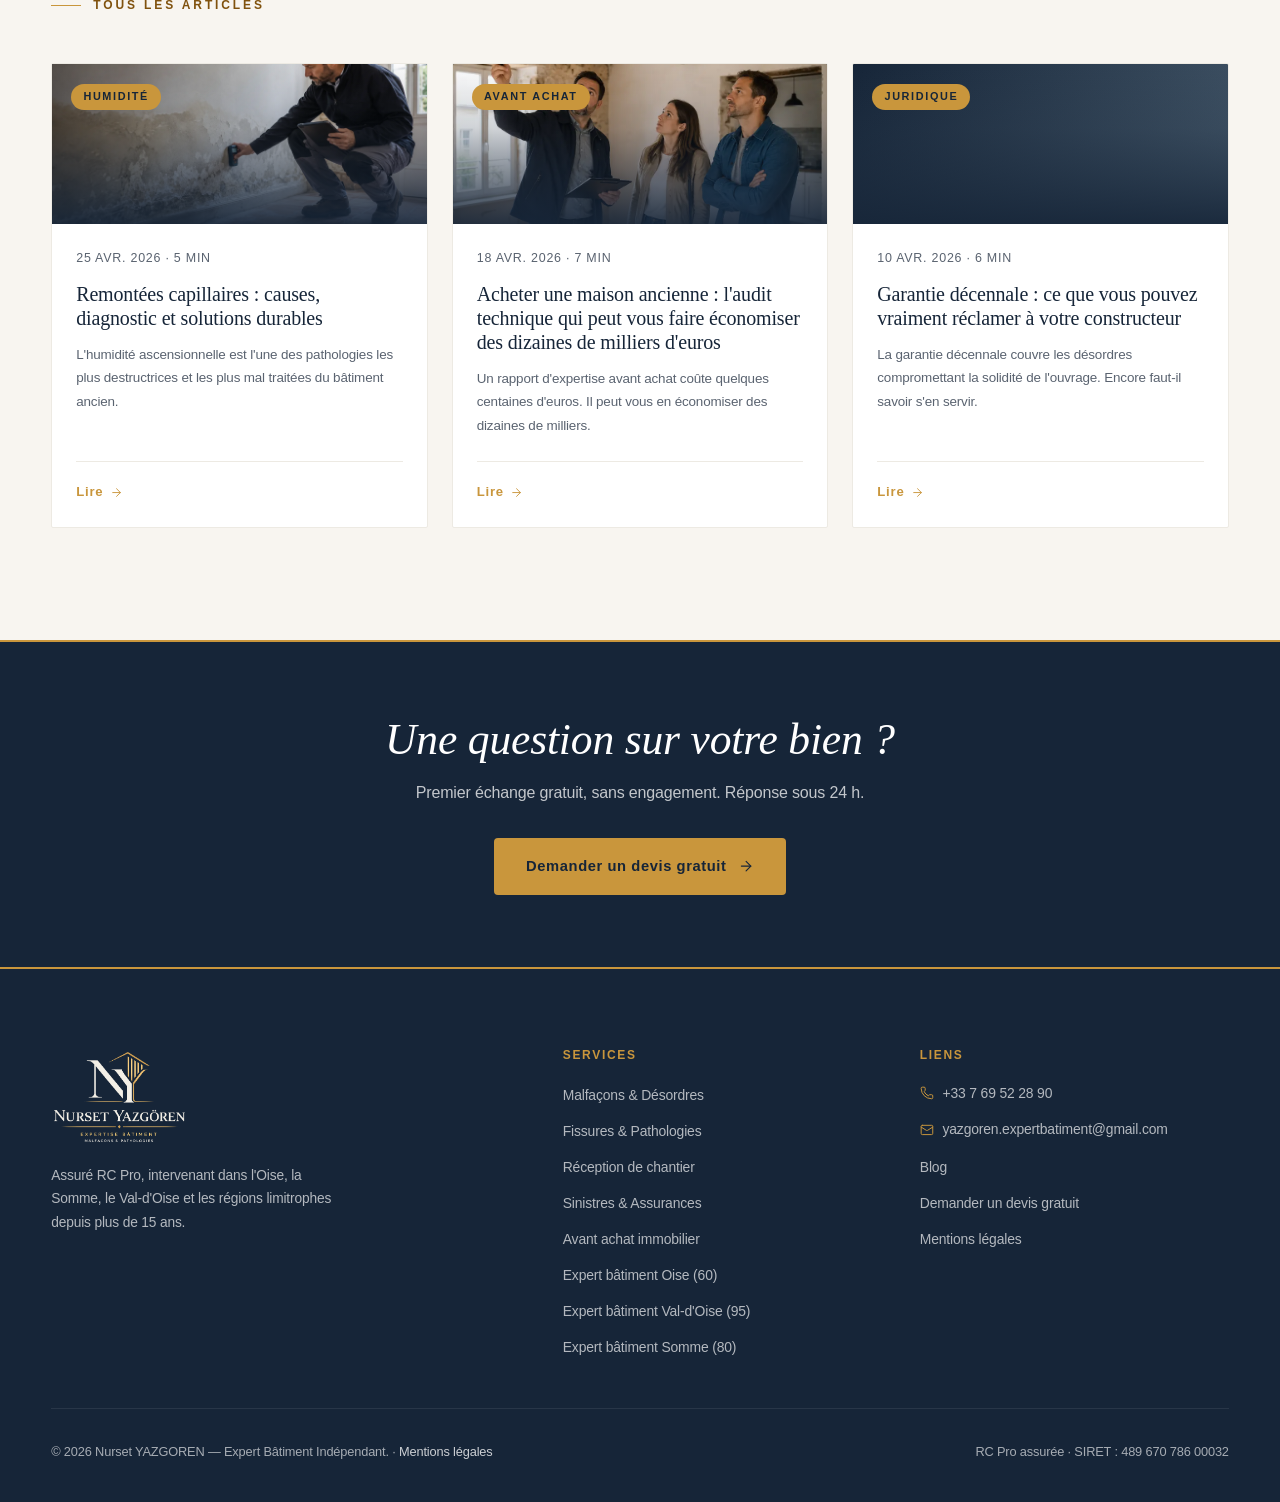
==== commit 5a70af64: "Add files via upload" ====
--- a/blog.html
+++ b/blog.html
@@ -31,9 +31,10 @@
     }
   </script>
   <meta name="viewport" content="width=device-width,initial-scale=1.0"/>
-  <link rel="preconnect" href="https://fonts.googleapis.com">
-  <link rel="preconnect" href="https://fonts.gstatic.com" crossorigin>
-  <link rel="stylesheet" href="https://fonts.googleapis.com/css2?family=Cormorant+Garamond:ital,wght@0,300;0,400;0,500;0,600;0,700;1,300;1,400;1,500;1,600&family=Inter:wght@300;400;500;600&display=swap">
+  <link rel="preload" href="fonts/cormorant-garamond-latin-wght-normal.woff2" as="font" type="font/woff2" crossorigin>
+  <link rel="preload" href="fonts/cormorant-garamond-latin-wght-italic.woff2" as="font" type="font/woff2" crossorigin>
+  <link rel="preload" href="fonts/inter-latin-wght-normal.woff2" as="font" type="font/woff2" crossorigin>
+  <link rel="stylesheet" href="css/fonts.css">
   <link rel="stylesheet" href="style.css?v=5">
     <link rel="stylesheet" href="css/blog.css">
   <link rel="stylesheet" href="css/fab.css">
@@ -288,6 +289,7 @@
     </a>
   </div>
 
+  <script src="consent.js" defer></script>
   <script src="main.js"></script>
   <script>
     const obs=new IntersectionObserver(e=>{e.forEach(x=>{if(x.isIntersecting){x.target.classList.add('visible');obs.unobserve(x.target);}});},{threshold:.1});
--- a/css/fab.css
+++ b/css/fab.css
@@ -0,0 +1,203 @@
+/* fab.css — boutons de contact flottants (téléphone, WhatsApp, e-mail ; barre d'appel sur mobile)
+   Partagé par : index.html, les 3 pages de zone et blog.html. Le comportement est dans main.js. */
+/* ─── FAB STICKY ─── */
+.fab-container {
+  position: fixed;
+  bottom: 2rem;
+  right: 2rem;
+  z-index: 9999;
+  display: flex;
+  flex-direction: column;
+  align-items: flex-end;
+  gap: 0.75rem;
+}
+
+/* Bulle de tooltip */
+.fab-tooltip {
+  background: var(--navy);
+  color: var(--white);
+  font-size: 0.8rem;
+  font-weight: 500;
+  padding: 0.5rem 1rem;
+  border-radius: 6px;
+  white-space: nowrap;
+  opacity: 0;
+  transform: translateX(10px);
+  transition: opacity 0.25s ease, transform 0.25s ease;
+  pointer-events: none;
+  border: 1px solid rgba(201,150,60,0.3);
+  position: absolute;
+  right: 68px;
+  top: 50%;
+  transform: translateY(-50%) translateX(10px);
+}
+
+.fab-tooltip::after {
+  content: '';
+  position: absolute;
+  right: -6px;
+  top: 50%;
+  transform: translateY(-50%);
+  border: 6px solid transparent;
+  border-right: none;
+  border-left-color: var(--navy);
+}
+
+.fab-item {
+  position: relative;
+  display: flex;
+  align-items: center;
+}
+
+.fab-item:hover .fab-tooltip {
+  opacity: 1;
+  transform: translateY(-50%) translateX(0);
+}
+
+/* Bouton principal — appel téléphonique */
+.fab-main {
+  width: 60px;
+  height: 60px;
+  border-radius: 50%;
+  background: var(--gold);
+  color: var(--navy);
+  display: flex;
+  align-items: center;
+  justify-content: center;
+  font-size: 1.4rem;
+  text-decoration: none;
+  box-shadow: 0 6px 24px rgba(201,150,60,0.45), 0 2px 8px rgba(0,0,0,0.15);
+  transition: all 0.3s ease;
+  animation: fab-pulse 2.5s ease-in-out infinite;
+  border: 3px solid rgba(255,255,255,0.25);
+}
+
+.fab-main:hover {
+  transform: scale(1.1) translateY(-2px);
+  box-shadow: 0 10px 32px rgba(201,150,60,0.6), 0 4px 12px rgba(0,0,0,0.2);
+  animation: none;
+}
+
+/* Bouton secondaire — WhatsApp */
+.fab-secondary {
+  width: 48px;
+  height: 48px;
+  border-radius: 50%;
+  background: #25D366;
+  color: var(--navy);          /* icône marine : lisible sur le vert */
+  display: flex;
+  align-items: center;
+  justify-content: center;
+  font-size: 1.2rem;
+  text-decoration: none;
+  box-shadow: 0 4px 16px rgba(37,211,102,0.4);
+  transition: all 0.3s ease;
+  opacity: 0;
+  transform: scale(0.7) translateY(10px);
+  pointer-events: none;
+}
+
+.fab-secondary.visible {
+  opacity: 1;
+  transform: scale(1) translateY(0);
+  pointer-events: all;
+}
+
+.fab-secondary:hover {
+  transform: scale(1.08);
+  box-shadow: 0 6px 20px rgba(37,211,102,0.55);
+}
+
+/* Bouton tertiaire — email */
+.fab-tertiary {
+  width: 48px;
+  height: 48px;
+  border-radius: 50%;
+  background: var(--navy);
+  color: var(--gold);
+  display: flex;
+  align-items: center;
+  justify-content: center;
+  font-size: 1.1rem;
+  text-decoration: none;
+  box-shadow: 0 4px 16px rgba(22,37,56,0.35);
+  transition: all 0.3s ease;
+  border: 1px solid rgba(201,150,60,0.3);
+  opacity: 0;
+  transform: scale(0.7) translateY(10px);
+  pointer-events: none;
+}
+
+.fab-tertiary.visible {
+  opacity: 1;
+  transform: scale(1) translateY(0);
+  pointer-events: all;
+  transition-delay: 0.05s;
+}
+
+.fab-tertiary:hover {
+  background: rgba(22,37,56,0.95);
+  transform: scale(1.08);
+}
+
+/* Pulse animation */
+@keyframes fab-pulse {
+  0%, 100% { box-shadow: 0 6px 24px rgba(201,150,60,0.45), 0 0 0 0 rgba(201,150,60,0.4); }
+  50% { box-shadow: 0 6px 24px rgba(201,150,60,0.45), 0 0 0 12px rgba(201,150,60,0); }
+}
+
+/* Bannière mobile sticky en bas */
+.fab-mobile-bar {
+  display: none;
+  position: fixed;
+  bottom: 0;
+  left: 0;
+  right: 0;
+  z-index: 9999;
+  padding: 0.8rem 1.2rem;
+  background: var(--navy);
+  border-top: 2px solid var(--gold);
+  gap: 0.75rem;
+  box-shadow: 0 -4px 20px rgba(0,0,0,0.2);
+}
+
+.fab-mobile-bar a {
+  flex: 1;
+  display: flex;
+  align-items: center;
+  justify-content: center;
+  gap: 0.5rem;
+  padding: 0.85rem 0.5rem;
+  border-radius: 6px;
+  font-family: 'Inter', sans-serif;
+  font-size: 0.88rem;
+  font-weight: 700;
+  text-decoration: none;
+  letter-spacing: 0.04em;
+  transition: all 0.2s;
+}
+
+.fab-mobile-call {
+  background: var(--gold);
+  color: var(--navy);
+}
+
+.fab-mobile-whatsapp {
+  background: #25D366;
+  color: var(--navy);          /* texte marine : 7,8:1 (le blanc ne faisait que 2:1) */
+}
+
+.fab-mobile-call:hover { background: var(--gold-light); }
+.fab-mobile-whatsapp:hover { background: #1fb858; }
+
+@media (max-width: 768px) {
+  .fab-container { display: none; }
+  .fab-mobile-bar { display: flex; }
+
+  /* Compensate body padding for mobile bar */
+  body { padding-bottom: 72px; }
+}
+
+/* Masqués (et non focusables) tant que la page n'a pas défilé */
+.fab-container, .fab-mobile-bar { visibility: hidden; }
+.fab-container.is-shown, .fab-mobile-bar.is-shown { visibility: visible; }
